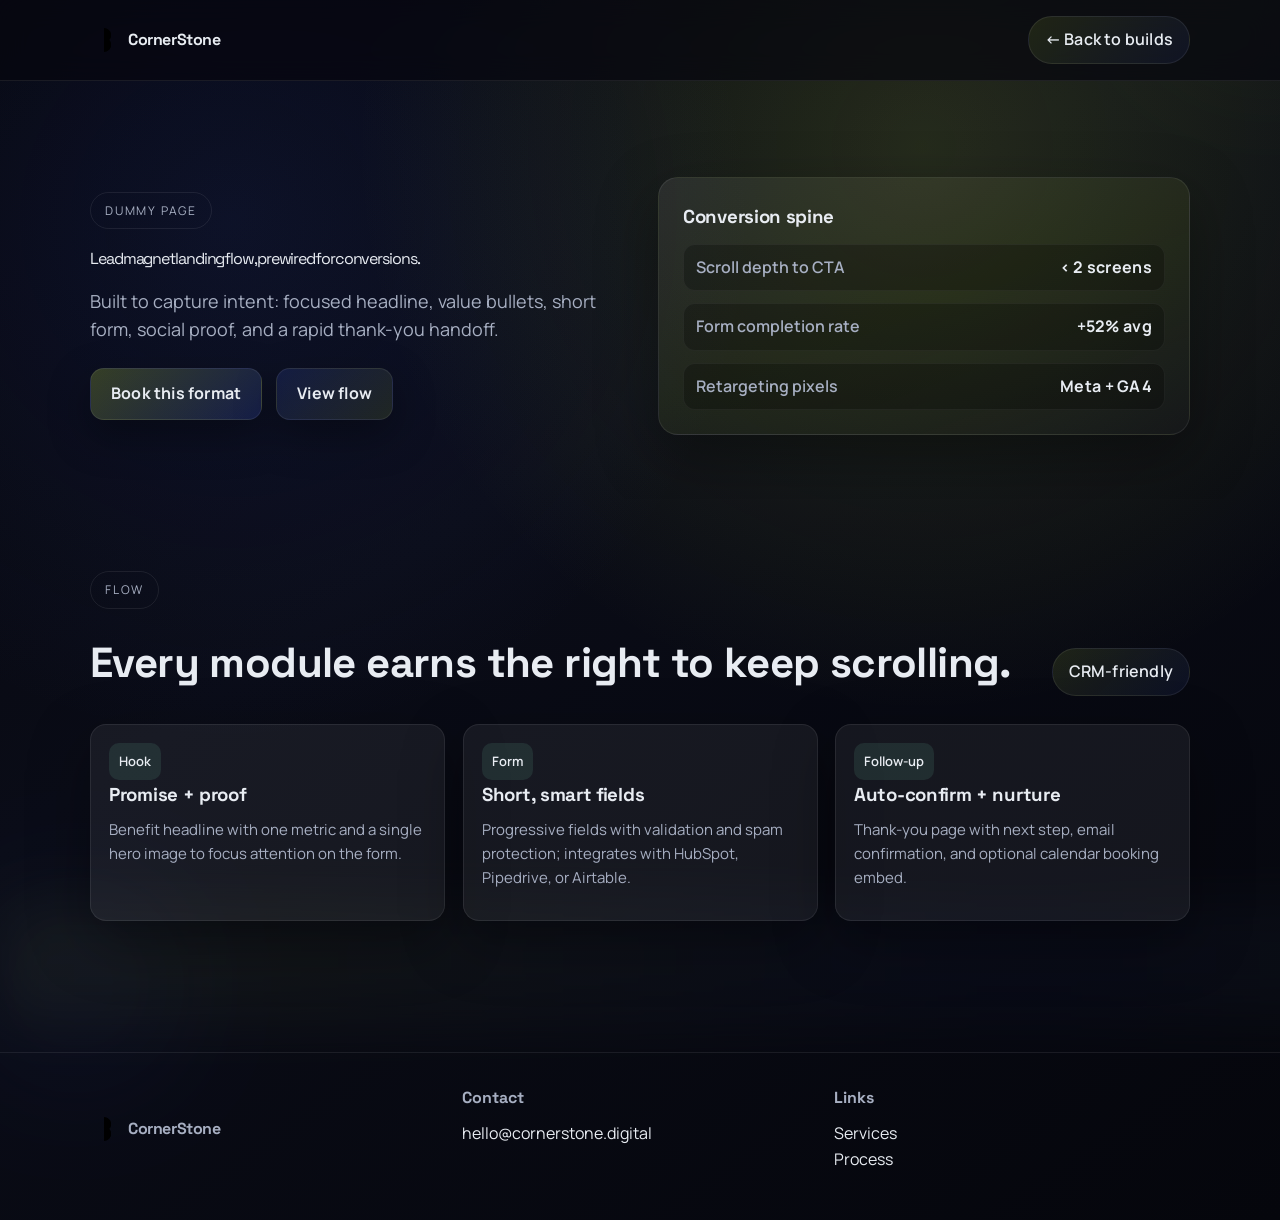
==== pages/leads.html @ b8f5c963 "Add files via upload" ====
<!DOCTYPE html>
<html lang="en">
<head>
  <meta charset="UTF-8">
  <meta name="viewport" content="width=device-width, initial-scale=1">
  <title>CornerStone — Lead Gen Flow</title>
  <link rel="stylesheet" href="../style.css">
</head>
<body>
  <div class="trail"></div>
  <div class="floating one"></div>
  <div class="floating two"></div>
  <div class="stripe"></div>

  <nav>
    <div class="wrap">
      <div class="brand">
        <img src="../assets/logo.svg" alt="CornerStone logo">
        <span>CornerStone</span>
      </div>
      <a class="pill" href="work.html">← Back to builds</a>
    </div>
  </nav>

  <header>
    <div class="wrap hero">
      <div>
        <div class="label">Dummy Page</div>
        <h1 class="reveal-text">Lead magnet landing flow, prewired for conversions.</h1>
        <p class="lede">Built to capture intent: focused headline, value bullets, short form, social proof, and a rapid thank-you handoff.</p>
        <div class="actions">
          <a class="btn" href="../index.html#contact">Book this format</a>
          <a class="btn secondary" href="#flow">View flow</a>
        </div>
      </div>
      <div class="hero-card reveal">
        <h3>Conversion spine</h3>
        <div class="ticker">
          <div class="ticker-row"><span>Scroll depth to CTA</span><strong>< 2 screens</strong></div>
          <div class="ticker-row"><span>Form completion rate</span><strong>+52% avg</strong></div>
          <div class="ticker-row"><span>Retargeting pixels</span><strong>Meta + GA4</strong></div>
        </div>
      </div>
    </div>
  </header>

  <main>
    <section id="flow" class="anchor-pad">
      <div class="wrap">
        <div class="section-head">
          <div>
            <div class="label">Flow</div>
            <h2>Every module earns the right to keep scrolling.</h2>
          </div>
          <span class="pill">CRM-friendly</span>
        </div>
        <div class="cards">
          <div class="card reveal">
            <div class="chip">Hook</div>
            <h3>Promise + proof</h3>
            <p>Benefit headline with one metric and a single hero image to focus attention on the form.</p>
          </div>
          <div class="card reveal">
            <div class="chip">Form</div>
            <h3>Short, smart fields</h3>
            <p>Progressive fields with validation and spam protection; integrates with HubSpot, Pipedrive, or Airtable.</p>
          </div>
          <div class="card reveal">
            <div class="chip">Follow-up</div>
            <h3>Auto-confirm + nurture</h3>
            <p>Thank-you page with next step, email confirmation, and optional calendar booking embed.</p>
          </div>
        </div>
      </div>
    </section>
  </main>

  <footer>
    <div class="wrap footer-grid">
      <div class="brand">
        <img src="../assets/logo.svg" alt="CornerStone logo">
        <span>CornerStone</span>
      </div>
      <div>
        <h4>Contact</h4>
        <a href="mailto:hello@cornerstone.digital">hello@cornerstone.digital</a>
      </div>
      <div>
        <h4>Links</h4>
        <a href="../index.html#services">Services</a><br>
        <a href="../index.html#process">Process</a>
      </div>
    </div>
  </footer>

  <script src="../script.js"></script>
</body>
</html>
---- style.css ----
@import url('https://fonts.googleapis.com/css2?family=Space+Grotesk:wght@400;500;600;700&family=Manrope:wght@400;500;600&display=swap');

:root {
  --bg: #06070f;
  --card: rgba(255, 255, 255, 0.06);
  --border: rgba(255, 255, 255, 0.08);
  --primary: #B4D03A;         /* accent for dark mode */
  --secondary: #3A54D0;       /* complementary pop */
  --tertiary: #F4F7DC;        /* soft highlight */
  --text: #e8ecf2;
  --muted: #a7afc2;
  --shadow: 0 20px 60px rgba(0, 0, 0, 0.35);
  color-scheme: dark;
}

.light {
  --bg: #B4D03A;              /* requested light background */
  --card: rgba(0, 0, 0, 0.06);
  --border: rgba(0, 0, 0, 0.12);
  --primary: #2E3A0B;         /* deep text-friendly tone */
  --secondary: #3A54D0;       /* keep complementary for contrast */
  --tertiary: #F9FBEC;
  --text: #111807;
  --muted: #2f3b14;
  --shadow: 0 20px 60px rgba(0, 0, 0, 0.25);
  color-scheme: light;
}

* { box-sizing: border-box; }

html {
  scroll-behavior: smooth;
}

body:not(.light) {
  scroll-behavior: smooth;
}

body {
  margin: 0;
  font-family: 'Manrope', system-ui, -apple-system, sans-serif;
  background: radial-gradient(circle at 18% 18%, rgba(58, 84, 208, 0.12), transparent 36%),
              radial-gradient(circle at 72% 12%, rgba(180, 208, 58, 0.16), transparent 40%),
              linear-gradient(145deg, #05060c, #0a0c17 40%, #05060c);
  color: var(--text);
  min-height: 100vh;
  line-height: 1.6;
  overflow-x: hidden;
  animation: canvasShift 18s ease-in-out infinite alternate;
}

.light body,
body.light {
  background: linear-gradient(140deg, #B4D03A 0%, #c8dd5d 40%, #b0ce3b 100%);
  animation: none;
}

a { color: inherit; text-decoration: none; }

.wrap {
  width: min(1100px, 92vw);
  margin: 0 auto;
  position: relative;
  z-index: 2;
}

nav {
  position: sticky;
  top: 0;
  z-index: 10;
  backdrop-filter: blur(14px);
  background: rgba(6, 7, 15, 0.7);
  border-bottom: 1px solid var(--border);
}

body.light nav {
  background: rgba(255, 255, 255, 0.4);
}

nav .wrap {
  display: flex;
  align-items: center;
  justify-content: space-between;
  padding: 16px 0;
}

.brand {
  display: inline-flex;
  align-items: center;
  gap: 10px;
  font-family: 'Space Grotesk', sans-serif;
  font-weight: 700;
  letter-spacing: -0.4px;
}

.brand img {
  width: 28px;
  height: 28px;
  filter: brightness(9);
  animation: logoPulse 3s ease-in-out infinite;
}

body.light .brand img {
  filter: brightness(1) saturate(1.2);
}

.pill {
  padding: 10px 16px;
  border-radius: 999px;
  border: 1px solid var(--border);
  background: linear-gradient(135deg, rgba(180, 208, 58, 0.12), rgba(58, 84, 208, 0.10));
  color: var(--text);
  display: inline-flex;
  align-items: center;
  gap: 8px;
  font-weight: 600;
  letter-spacing: 0.2px;
  transition: transform 240ms ease, border-color 240ms ease, background 240ms ease;
}

.pill:hover {
  transform: translateY(-1px);
  border-color: rgba(180, 208, 58, 0.4);
  background: linear-gradient(135deg, rgba(180, 208, 58, 0.18), rgba(58, 84, 208, 0.16));
}

header {
  padding: 96px 0 64px;
  position: relative;
  overflow: hidden;
}

.hero {
  display: grid;
  gap: 36px;
  align-items: center;
  grid-template-columns: repeat(auto-fit, minmax(300px, 1fr));
}

h1 {
  font-family: 'Space Grotesk', sans-serif;
  font-weight: 700;
  letter-spacing: -1.1px;
  font-size: clamp(38px, 7vw, 64px);
  line-height: 1.05;
  margin: 0 0 14px;
}

.accent { color: var(--primary); }

.lede {
  color: var(--muted);
  font-size: 18px;
  max-width: 540px;
  margin-bottom: 24px;
}

.actions {
  display: flex;
  gap: 14px;
  flex-wrap: wrap;
}

.btn {
  border: 1px solid var(--border);
  background: linear-gradient(135deg, rgba(180, 208, 58, 0.25), rgba(58, 84, 208, 0.22));
  color: var(--text);
  padding: 12px 20px;
  border-radius: 14px;
  font-weight: 700;
  letter-spacing: 0.2px;
  box-shadow: 0 15px 40px rgba(0, 0, 0, 0.35);
  transition: transform 220ms ease, box-shadow 220ms ease, border-color 220ms ease;
}

.btn:hover {
  transform: translateY(-2px) scale(1.01);
  border-color: rgba(180, 208, 58, 0.5);
  box-shadow: 0 22px 50px rgba(0, 0, 0, 0.45);
}

.btn.secondary {
  background: linear-gradient(135deg, rgba(58, 84, 208, 0.18), rgba(180, 208, 58, 0.12));
  color: var(--text);
}

.hero-card {
  background: linear-gradient(160deg, rgba(255, 255, 255, 0.08), rgba(180, 208, 58, 0.08), rgba(255, 255, 255, 0.02));
  border: 1px solid var(--border);
  padding: 24px;
  border-radius: 20px;
  box-shadow: var(--shadow);
  position: relative;
  overflow: hidden;
  transform-style: preserve-3d;
}

.hero-card h3 {
  margin: 0 0 12px;
  font-family: 'Space Grotesk', sans-serif;
  letter-spacing: -0.3px;
}

.ticker {
  display: grid;
  gap: 12px;
  margin-top: 12px;
}

.ticker-row {
  display: flex;
  justify-content: space-between;
  align-items: center;
  padding: 10px 12px;
  border-radius: 12px;
  background: rgba(0, 0, 0, 0.25);
  border: 1px solid rgba(255, 255, 255, 0.05);
  font-weight: 600;
  color: var(--muted);
}

.ticker-row strong {
  color: var(--text);
  letter-spacing: 0.3px;
}

.floating {
  position: absolute;
  width: 280px;
  height: 280px;
  filter: blur(80px);
  opacity: 0.4;
  z-index: 0;
  animation: float 16s ease-in-out infinite alternate;
}

.floating.one {
  top: -20%;
  right: -10%;
  background: radial-gradient(circle, rgba(180, 208, 58, 0.45), transparent 60%);
}

.floating.two {
  bottom: -25%;
  left: -5%;
  animation-duration: 18s;
  background: radial-gradient(circle, rgba(58, 84, 208, 0.45), transparent 60%);
}

body.light .floating.one,
body.light .floating.two {
  filter: blur(70px);
  opacity: 0.28;
  background: radial-gradient(circle, rgba(58, 84, 208, 0.20), transparent 60%);
}

section {
  padding: 72px 0;
  position: relative;
}

.label {
  display: inline-flex;
  padding: 8px 14px;
  border-radius: 999px;
  border: 1px solid var(--border);
  color: var(--muted);
  text-transform: uppercase;
  letter-spacing: 1.8px;
  font-size: 12px;
  margin-bottom: 20px;
}

.section-head {
  display: flex;
  align-items: flex-end;
  justify-content: space-between;
  gap: 16px;
  flex-wrap: wrap;
  margin-bottom: 28px;
}

.section-head h2 {
  font-family: 'Space Grotesk', sans-serif;
  letter-spacing: -0.6px;
  margin: 0;
  font-size: clamp(28px, 4vw, 42px);
}

.cards {
  display: grid;
  gap: 18px;
  grid-template-columns: repeat(auto-fit, minmax(240px, 1fr));
}

.card {
  background: var(--card);
  border: 1px solid var(--border);
  padding: 18px;
  border-radius: 16px;
  box-shadow: var(--shadow);
  position: relative;
  overflow: hidden;
  transition: transform 220ms ease, border-color 220ms ease, background 220ms ease, box-shadow 220ms ease;
  isolation: isolate;
}

.card::after {
  content: '';
  position: absolute;
  inset: -60% auto auto -60%;
  width: 180px;
  height: 180px;
  background: radial-gradient(circle, rgba(180, 208, 58, 0.25), transparent 60%);
  transform: translate3d(0, 0, -1px);
  opacity: 0;
  transition: opacity 200ms ease;
}

.card:hover {
  transform: translateY(-4px);
  border-color: rgba(142, 246, 194, 0.4);
  background: rgba(255, 255, 255, 0.07);
  box-shadow: 0 26px 60px rgba(0, 0, 0, 0.45);
}

.card:hover::after { opacity: 1; }

.card h3,
.card p {
  transition: transform 0.4s ease;
}

.card:hover h3 { transform: translateY(-4px); }
.card:hover p { transform: translateY(4px); }
.card { will-change: transform; }

.card h3 {
  margin: 0 0 8px;
  font-family: 'Space Grotesk', sans-serif;
  letter-spacing: -0.3px;
}

.card p {
  margin: 0 0 12px;
  color: var(--muted);
  font-size: 15px;
}

.chip {
  display: inline-flex;
  align-items: center;
  gap: 6px;
  padding: 8px 10px;
  border-radius: 10px;
  background: rgba(142, 246, 194, 0.1);
  color: var(--text);
  font-weight: 600;
  font-size: 13px;
}

.stats {
  display: grid;
  grid-template-columns: repeat(auto-fit, minmax(180px, 1fr));
  gap: 12px;
  margin-top: 14px;
}

.stat {
  padding: 14px;
  border-radius: 12px;
  border: 1px solid var(--border);
  background: rgba(255, 255, 255, 0.03);
}

.stat strong {
  display: block;
  font-size: 22px;
  margin-bottom: 4px;
  font-family: 'Space Grotesk', sans-serif;
}

.process {
  display: grid;
  gap: 14px;
  grid-template-columns: repeat(auto-fit, minmax(240px, 1fr));
}

.step {
  padding: 16px;
  border-radius: 14px;
  border: 1px solid var(--border);
  background: rgba(255, 255, 255, 0.04);
  position: relative;
}

.step::before {
  content: attr(data-step);
  position: absolute;
  top: 12px;
  right: 12px;
  font-weight: 700;
  color: var(--primary);
  opacity: 0.8;
}

.cta {
  text-align: center;
  padding: 78px 24px;
  border: 1px solid var(--border);
  background: linear-gradient(120deg, rgba(142, 246, 194, 0.14), rgba(125, 211, 255, 0.12));
  border-radius: 20px;
  box-shadow: var(--shadow);
}

.cta h3 {
  margin: 0 0 10px;
  font-size: clamp(28px, 4vw, 36px);
  font-family: 'Space Grotesk', sans-serif;
}

.cta p { color: var(--muted); margin: 0 0 24px; }

footer {
  padding: 32px 0 48px;
  color: var(--muted);
  border-top: 1px solid var(--border);
  margin-top: 60px;
}

.footer-grid {
  display: grid;
  grid-template-columns: repeat(auto-fit, minmax(220px, 1fr));
  gap: 16px;
}

.footer-grid h4 {
  margin: 0 0 10px;
  font-family: 'Space Grotesk', sans-serif;
}

.footer-grid a { color: var(--text); }

.reveal {
  opacity: 0;
  transform: translateY(26px);
  transition: opacity 700ms ease, transform 700ms ease;
}

.reveal.visible {
  opacity: 1;
  transform: translateY(0);
}

.anchor-pad { scroll-margin-top: 90px; }

.trail {
  position: fixed;
  inset: 0;
  pointer-events: none;
  background: radial-gradient(circle at var(--x) var(--y), rgba(180, 208, 58, 0.08), transparent 18%);
  opacity: 0.8;
  transition: background 0.12s ease;
  mix-blend-mode: screen;
  z-index: 1;
}

.light .trail {
  background: radial-gradient(circle at var(--x) var(--y), rgba(58, 84, 208, 0.10), transparent 20%);
  mix-blend-mode: multiply;
}

.stripe {
  position: absolute;
  inset: auto auto -120px 0;
  width: 160%;
  height: 120px;
  background: linear-gradient(90deg, rgba(180, 208, 58, 0.18), rgba(58, 84, 208, 0.12), rgba(180, 208, 58, 0.18));
  filter: blur(32px);
  animation: stripeSlide 16s linear infinite;
  opacity: 0.35;
}

.light .stripe {
  background: linear-gradient(90deg, rgba(58, 84, 208, 0.20), rgba(46, 58, 11, 0.18), rgba(58, 84, 208, 0.20));
  opacity: 0.25;
}

.reveal-text {
  font-size: inherit;
  font-weight: inherit;
  line-height: 1.2;
  overflow: hidden;
}

.reveal-text span {
  display: inline-block;
  opacity: 0;
  transform: translateY(1.2em);
  animation: reveal 0.6s ease-out forwards;
}

@keyframes reveal {
  to {
    opacity: 1;
    transform: translateY(0);
  }
}
@media (max-width: 720px) {
  nav .wrap { padding: 14px 0; }
  header { padding-top: 72px; }
  .hero-card { order: -1; }
  .actions { width: 100%; }
  .btn { width: 100%; text-align: center; }
}

@keyframes float {
  from { transform: translateY(-12px) scale(1); }
  to { transform: translateY(14px) scale(1.05); }
}

@keyframes canvasShift {
  from { background-position: 0 0, 0 0, 0 0; }
  to { background-position: 6% 6%, -4% 8%, 0 0; }
}

@keyframes stripeSlide {
  from { transform: translateX(-10%); }
  to { transform: translateX(-50%); }
}

@keyframes logoPulse {
  0%, 100% { filter: brightness(9) drop-shadow(0 0 8px rgba(142, 246, 194, 0.5)); }
  50% { filter: brightness(12) drop-shadow(0 0 14px rgba(125, 211, 255, 0.7)); }
}
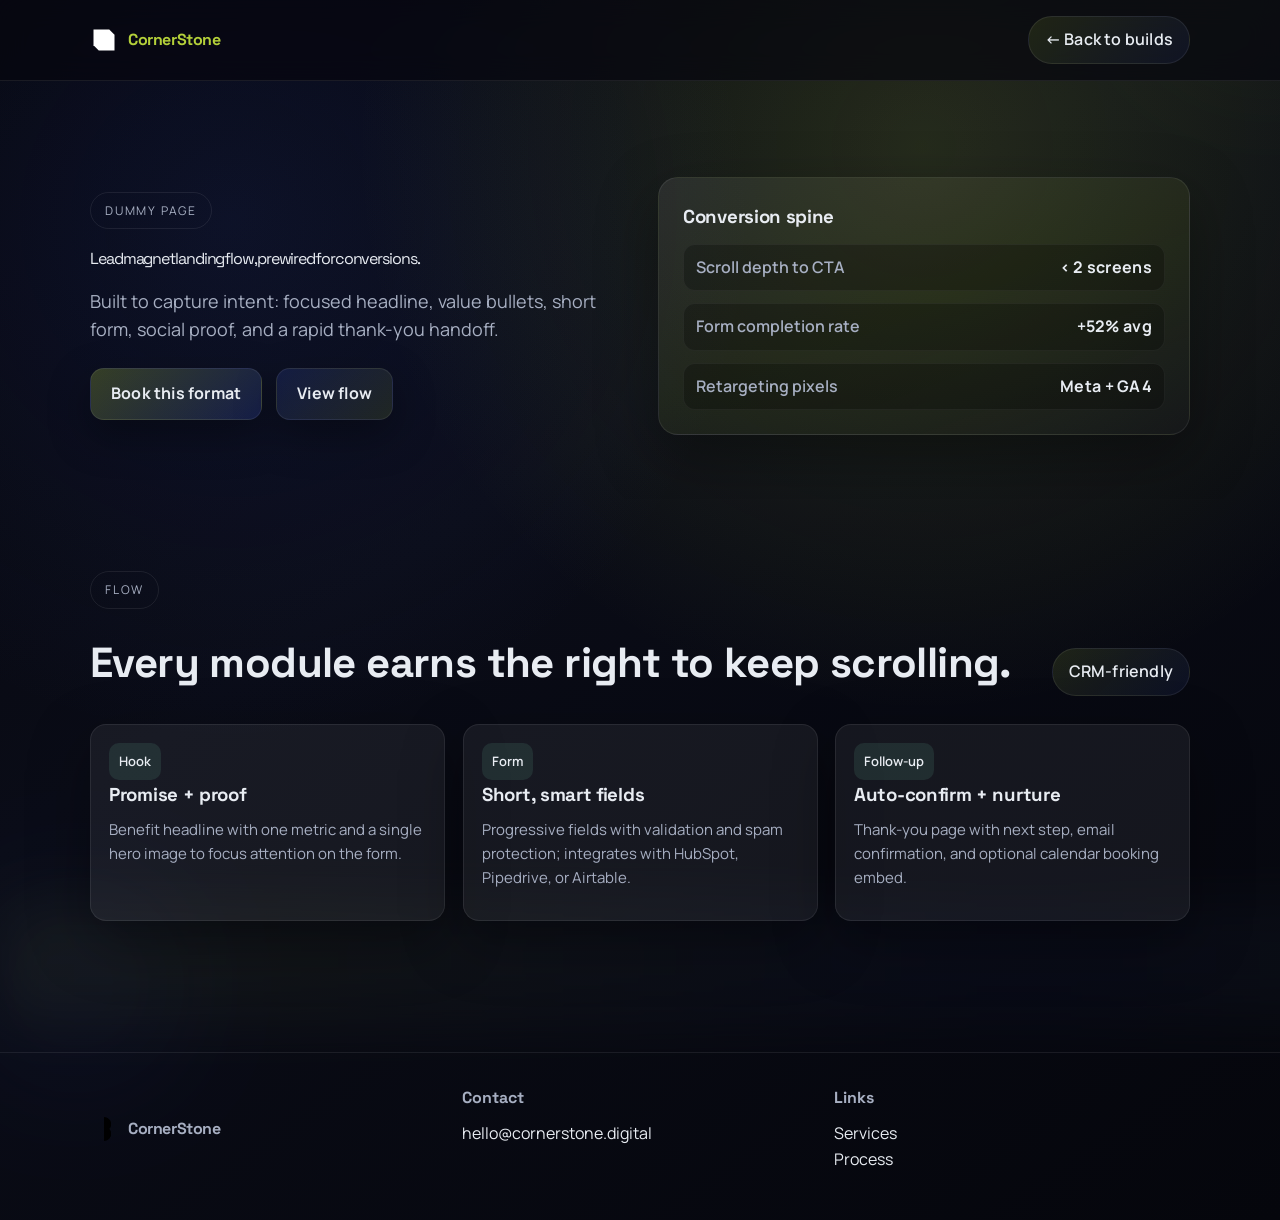
==== commit 811757c5: "Add files via upload" ====
--- a/pages/leads.html
+++ b/pages/leads.html
@@ -15,8 +15,9 @@
   <nav>
     <div class="wrap">
       <div class="brand">
-        <img src="../assets/logo.svg" alt="CornerStone logo">
-        <span>CornerStone</span>
+        <img class="dark-logo" src="../assets/logo-dark.svg" alt="CornerStone logo dark">
+        <img class="light-logo" src="../assets/logo-light.svg" alt="CornerStone logo light">
+        <span class="brand-name">CornerStone</span>
       </div>
       <a class="pill" href="work.html">← Back to builds</a>
     </div>
--- a/style.css
+++ b/style.css
@@ -7,6 +7,7 @@
   --primary: #B4D03A;         /* accent for dark mode */
   --secondary: #3A54D0;       /* complementary pop */
   --tertiary: #F4F7DC;        /* soft highlight */
+  --brand-dark: #B4D03A;
   --text: #e8ecf2;
   --muted: #a7afc2;
   --shadow: 0 20px 60px rgba(0, 0, 0, 0.35);
@@ -100,8 +101,20 @@
   animation: logoPulse 3s ease-in-out infinite;
 }
 
+.brand .light-logo { display: none; }
+.light .brand .dark-logo { display: none; }
+.light .brand .light-logo { display: inline-block; }
+
 body.light .brand img {
   filter: brightness(1) saturate(1.2);
+}
+
+.brand-name {
+  color: var(--brand-dark);
+}
+
+.light .brand-name {
+  color: var(--text);
 }
 
 .pill {
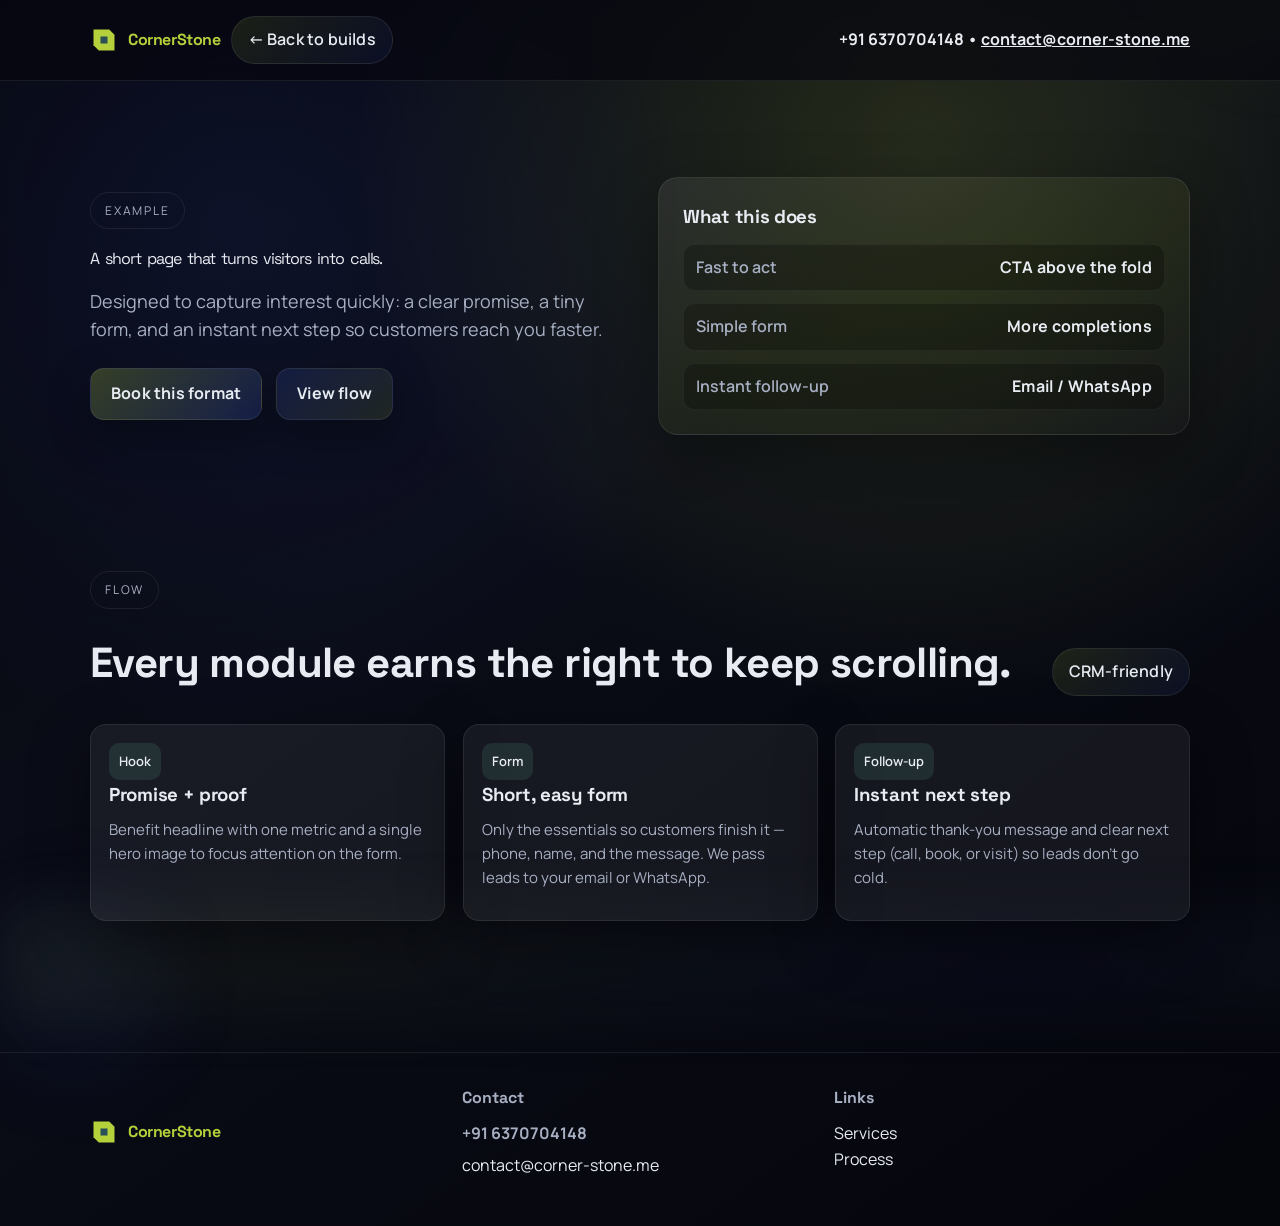
==== commit c7f20fb1: "Add files via upload" ====
--- a/pages/leads.html
+++ b/pages/leads.html
@@ -19,27 +19,31 @@
         <img class="light-logo" src="../assets/logo-light.svg" alt="CornerStone logo light">
         <span class="brand-name">CornerStone</span>
       </div>
+      <div style="margin-left: 10px;"></div>
       <a class="pill" href="work.html">← Back to builds</a>
+      <div style="margin-left:auto; font-weight:700;">
+        +91 6370704148 • <a href="mailto:contact@corner-stone.me" style="color:inherit; text-decoration:underline;">contact@corner-stone.me</a>
+      </div>
     </div>
   </nav>
 
   <header>
     <div class="wrap hero">
       <div>
-        <div class="label">Dummy Page</div>
-        <h1 class="reveal-text">Lead magnet landing flow, prewired for conversions.</h1>
-        <p class="lede">Built to capture intent: focused headline, value bullets, short form, social proof, and a rapid thank-you handoff.</p>
+        <div class="label">Example</div>
+          <h1 class="reveal-text">A short page that turns visitors into calls.</h1>
+          <p class="lede">Designed to capture interest quickly: a clear promise, a tiny form, and an instant next step so customers reach you faster.</p>
         <div class="actions">
           <a class="btn" href="../index.html#contact">Book this format</a>
           <a class="btn secondary" href="#flow">View flow</a>
         </div>
       </div>
-      <div class="hero-card reveal">
-        <h3>Conversion spine</h3>
+        <div class="hero-card reveal">
+        <h3>What this does</h3>
         <div class="ticker">
-          <div class="ticker-row"><span>Scroll depth to CTA</span><strong>< 2 screens</strong></div>
-          <div class="ticker-row"><span>Form completion rate</span><strong>+52% avg</strong></div>
-          <div class="ticker-row"><span>Retargeting pixels</span><strong>Meta + GA4</strong></div>
+          <div class="ticker-row"><span>Fast to act</span><strong>CTA above the fold</strong></div>
+          <div class="ticker-row"><span>Simple form</span><strong>More completions</strong></div>
+          <div class="ticker-row"><span>Instant follow-up</span><strong>Email / WhatsApp</strong></div>
         </div>
       </div>
     </div>
@@ -63,13 +67,13 @@
           </div>
           <div class="card reveal">
             <div class="chip">Form</div>
-            <h3>Short, smart fields</h3>
-            <p>Progressive fields with validation and spam protection; integrates with HubSpot, Pipedrive, or Airtable.</p>
+            <h3>Short, easy form</h3>
+            <p>Only the essentials so customers finish it — phone, name, and the message. We pass leads to your email or WhatsApp.</p>
           </div>
           <div class="card reveal">
             <div class="chip">Follow-up</div>
-            <h3>Auto-confirm + nurture</h3>
-            <p>Thank-you page with next step, email confirmation, and optional calendar booking embed.</p>
+            <h3>Instant next step</h3>
+            <p>Automatic thank-you message and clear next step (call, book, or visit) so leads don't go cold.</p>
           </div>
         </div>
       </div>
@@ -79,12 +83,14 @@
   <footer>
     <div class="wrap footer-grid">
       <div class="brand">
-        <img src="../assets/logo.svg" alt="CornerStone logo">
-        <span>CornerStone</span>
+        <img class="dark-logo" src="../assets/logo-dark.svg" alt="CornerStone logo dark">
+        <img class="light-logo" src="../assets/logo-light.svg" alt="CornerStone logo light">
+        <span class="brand-name">CornerStone</span>
       </div>
       <div>
         <h4>Contact</h4>
-        <a href="mailto:hello@cornerstone.digital">hello@cornerstone.digital</a>
+        <div style="font-weight:700; margin-bottom:6px;">+91 6370704148</div>
+        <a href="mailto:contact@corner-stone.me">contact@corner-stone.me</a>
       </div>
       <div>
         <h4>Links</h4>
--- a/style.css
+++ b/style.css
@@ -47,8 +47,20 @@
   min-height: 100vh;
   line-height: 1.6;
   overflow-x: hidden;
-  animation: canvasShift 18s ease-in-out infinite alternate;
-}
+  animation: canvasShift 24s ease-in-out infinite alternate;
+}
+
+/* Defensive: prevent accidental horizontal shifts from transforms or scripts */
+#smooth-container,
+[data-scroll-container] {
+  transform: none !important;
+  left: 0 !important;
+  right: 0 !important;
+  margin: 0 auto !important;
+  max-width: 100%;
+}
+
+html, body { overflow-x: hidden; }
 
 .light body,
 body.light {
@@ -69,7 +81,7 @@
   position: sticky;
   top: 0;
   z-index: 10;
-  backdrop-filter: blur(14px);
+  backdrop-filter: blur(8px);
   background: rgba(6, 7, 15, 0.7);
   border-bottom: 1px solid var(--border);
 }
@@ -97,8 +109,8 @@
 .brand img {
   width: 28px;
   height: 28px;
-  filter: brightness(9);
-  animation: logoPulse 3s ease-in-out infinite;
+  filter: none;
+  animation: logoPulse 3.5s ease-in-out infinite;
 }
 
 .brand .light-logo { display: none; }
@@ -131,6 +143,20 @@
   transition: transform 240ms ease, border-color 240ms ease, background 240ms ease;
 }
 
+/* Mode toggle icon styling */
+.mode-toggle { display: inline-flex; align-items: center; justify-content: center; padding:10px; }
+.mode-toggle .icon { width:18px; height:18px; display:block; color:var(--text); transition: transform 220ms ease, opacity 220ms ease; }
+.mode-toggle .icon-moon { display:none; }
+/* When in light mode, show moon; otherwise show sun */
+.light .mode-toggle .icon-sun,
+body.light .mode-toggle .icon-sun { display:none; }
+.light .mode-toggle .icon-moon,
+body.light .mode-toggle .icon-moon { display:block; }
+.mode-toggle:hover .icon { transform: scale(1.08); }
+
+/* Improve focus ring for accessibility */
+.mode-toggle:focus { outline: 3px solid rgba(180,208,58,0.25); outline-offset: 3px; }
+
 .pill:hover {
   transform: translateY(-1px);
   border-color: rgba(180, 208, 58, 0.4);
@@ -195,6 +221,21 @@
 .btn.secondary {
   background: linear-gradient(135deg, rgba(58, 84, 208, 0.18), rgba(180, 208, 58, 0.12));
   color: var(--text);
+}
+
+/* Highlighted 'Explore live builds' link */
+.pill.live-link {
+  border-color: rgba(180, 208, 58, 0.8);
+  background: linear-gradient(135deg, rgba(180,208,58,0.98), rgba(58,84,208,0.06));
+  color: var(--bg);
+  box-shadow: 0 12px 40px rgba(180,208,58,0.14);
+}
+.pill.live-link svg { color: var(--bg); }
+.live-copy {
+  display:block;
+  margin-bottom:8px;
+  color: var(--tertiary);
+  font-size:13px;
 }
 
 .hero-card {
@@ -241,8 +282,8 @@
   position: absolute;
   width: 280px;
   height: 280px;
-  filter: blur(80px);
-  opacity: 0.4;
+  filter: blur(50px);
+  opacity: 0.32;
   z-index: 0;
   animation: float 16s ease-in-out infinite alternate;
 }
@@ -333,8 +374,8 @@
 .card:hover {
   transform: translateY(-4px);
   border-color: rgba(142, 246, 194, 0.4);
-  background: rgba(255, 255, 255, 0.07);
-  box-shadow: 0 26px 60px rgba(0, 0, 0, 0.45);
+  background: rgba(255, 255, 255, 0.06);
+  box-shadow: 0 16px 46px rgba(0, 0, 0, 0.35);
 }
 
 .card:hover::after { opacity: 1; }
@@ -471,11 +512,11 @@
   position: fixed;
   inset: 0;
   pointer-events: none;
-  background: radial-gradient(circle at var(--x) var(--y), rgba(180, 208, 58, 0.08), transparent 18%);
-  opacity: 0.8;
-  transition: background 0.12s ease;
-  mix-blend-mode: screen;
-  z-index: 1;
+  background: radial-gradient(circle at var(--x) var(--y), rgba(180, 208, 58, 0.06), transparent 18%);
+  opacity: 0.32;
+  transition: background 0.2s ease;
+  mix-blend-mode: normal;
+  z-index: 0;
 }
 
 .light .trail {
@@ -490,7 +531,7 @@
   height: 120px;
   background: linear-gradient(90deg, rgba(180, 208, 58, 0.18), rgba(58, 84, 208, 0.12), rgba(180, 208, 58, 0.18));
   filter: blur(32px);
-  animation: stripeSlide 16s linear infinite;
+  animation: stripeSlide 22s linear infinite;
   opacity: 0.35;
 }
 
@@ -511,6 +552,16 @@
   opacity: 0;
   transform: translateY(1.2em);
   animation: reveal 0.6s ease-out forwards;
+}
+
+/* Improve spacing and readability for split-word reveals */
+.reveal-text {
+  white-space: normal;
+  word-break: break-word;
+}
+.reveal-text span {
+  margin-right: 0.22em;
+  font-size: inherit;
 }
 
 @keyframes reveal {
@@ -534,7 +585,7 @@
 
 @keyframes canvasShift {
   from { background-position: 0 0, 0 0, 0 0; }
-  to { background-position: 6% 6%, -4% 8%, 0 0; }
+  to { background-position: 4% 4%, -3% 6%, 0 0; }
 }
 
 @keyframes stripeSlide {
@@ -542,7 +593,69 @@
   to { transform: translateX(-50%); }
 }
 
+/* Partner logo scrolling marquee */
+.partner-section { margin-top: 32px; padding: 22px 0 8px; }
+.partner-logo-scrolling { overflow: hidden; width: 100%; }
+.partner-track {
+  display: flex;
+  gap: 34px;
+  align-items: center;
+  padding: 12px 0;
+  width: max-content;
+  animation: partnerScroll 28s linear infinite;
+}
+.partner-logo {
+  height: 56px;
+  width: auto;
+  object-fit: contain;
+  filter: grayscale(100%) brightness(1) opacity(0.9);
+  opacity: 0.9;
+}
+
+@keyframes partnerScroll {
+  from { transform: translateX(0); }
+  to { transform: translateX(-50%); }
+}
+
+@media (max-width: 720px) {
+  .partner-track { gap: 18px; animation-duration: 32s; }
+  .partner-logo { height: 42px; }
+}
+
+@media (prefers-reduced-motion: reduce) {
+  .partner-track { animation: none; }
+}
+
 @keyframes logoPulse {
-  0%, 100% { filter: brightness(9) drop-shadow(0 0 8px rgba(142, 246, 194, 0.5)); }
-  50% { filter: brightness(12) drop-shadow(0 0 14px rgba(125, 211, 255, 0.7)); }
-}
+  0%, 100% { transform: scale(1); filter: drop-shadow(0 0 4px rgba(142, 246, 194, 0.14)); }
+  50% { transform: scale(1.06); filter: drop-shadow(0 0 8px rgba(125, 211, 255, 0.18)); }
+}
+
+/* Prefer-reduced-motion: trims heavy animations for smoother feel */
+@media (prefers-reduced-motion: reduce) {
+  * {
+    animation-duration: 0.01ms !important;
+    animation-iteration-count: 1 !important;
+    transition-duration: 0.01ms !important;
+  }
+  body {
+    animation: none;
+  }
+  .floating, .stripe, .trail, .hero-card, .card {
+    animation: none !important;
+  }
+}
+
+/* Toggle to quickly disable heavier visual animations (used for native scroll/dark mode)
+   Script will add/remove `no-anim` on the <body> to avoid repaints during scroll. */
+.no-anim {
+  animation: none !important;
+}
+.no-anim .floating,
+.no-anim .stripe,
+.no-anim .trail,
+.no-anim .hero-card,
+.no-anim .card {
+  animation: none !important;
+  transition: none !important;
+}
